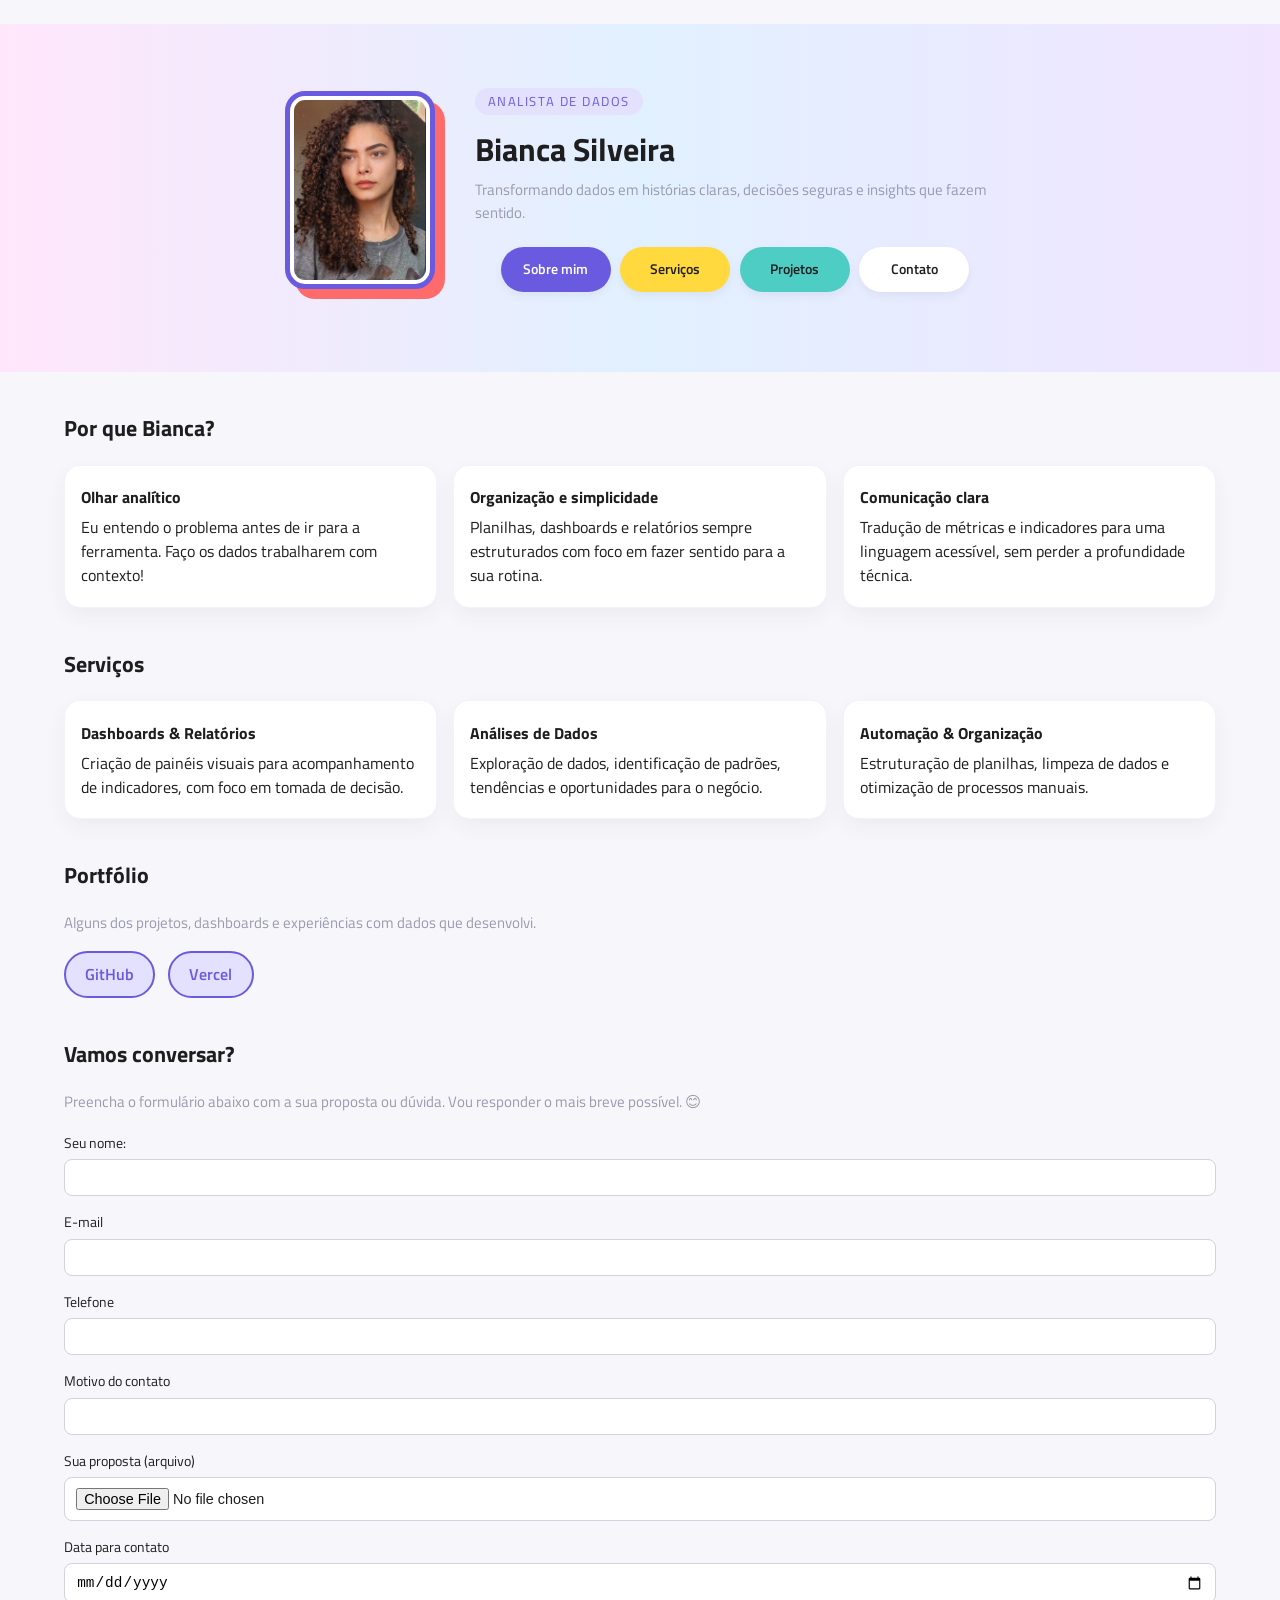
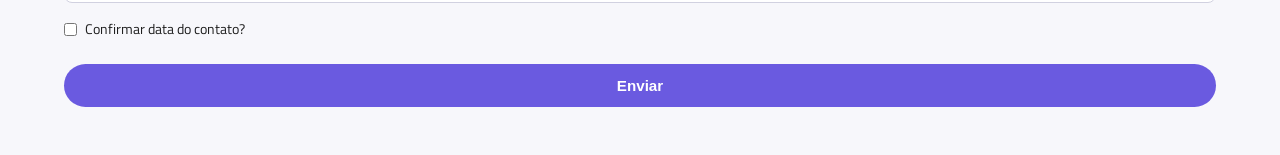
==== index.html @ b987642d "Versão inicial do site pessoal" ====
<!DOCTYPE html>
<html lang="pt-br">
<head>
  <meta charset="UTF-8" />
  <meta name="viewport" content="width=device-width, initial-scale=1.0" />
  <title>Bianca Silveira • Analista de Dados</title>

  <link rel="stylesheet" href="style.css">
</head>
<body>

  <header class="hero">
    <div class="hero-content">

      <img src="Imagens/Foto1.png" alt="Foto de Bianca Silveira" class="foto-sticker" />

      <div class="hero-text">
        <span class="hero-tag">Analista de Dados</span>
        <h1>Bianca Silveira</h1>
        <p class="subtitulo">
          Transformando dados em histórias claras, decisões seguras e insights que fazem sentido.
        </p>

        <div class="hero-bolinhas">
          <a href="#sobre" class="bolinha bolinha-roxa">Sobre mim</a>
          <a href="#servicos" class="bolinha bolinha-amarela">Serviços</a>
          <a href="#projetos" class="bolinha bolinha-verde">Projetos</a>
          <a href="#contato" class="bolinha">Contato</a>
        </div>
      </div>
    </div>
  </header>

<section id="sobre" class="secao secao-sobre">
  <h2>Por que Bianca?</h2>

  <div class="cards cards-sobre">
    <article class="card card-icone">
      <div class="card-icone-img">
      </div>
      <div class="card-icone-texto">
        <h3>Olhar analítico</h3>
        <p>Eu entendo o problema antes de ir para a ferramenta. Faço os dados trabalharem com contexto!</p>
      </div>
    </article>

    <article class="card card-icone">
      <div class="card-icone-img">
      </div>
      <div class="card-icone-texto">
        <h3>Organização e simplicidade</h3>
        <p>Planilhas, dashboards e relatórios sempre estruturados com foco em fazer sentido para a sua rotina.</p>
      </div>
    </article>

    <article class="card card-icone">
      <div class="card-icone-img">
      </div>
      <div class="card-icone-texto">
        <h3>Comunicação clara</h3>
        <p>Tradução de métricas e indicadores para uma linguagem acessível, sem perder a profundidade técnica.</p>
      </div>
    </article>
  </div>
</section>

  <section id="servicos" class="secao secao-servicos">
    <h2>Serviços</h2>

    <div class="cards">
      <article class="card">
        <h3>Dashboards & Relatórios</h3>
        <p>Criação de painéis visuais para acompanhamento de indicadores, com foco em tomada de decisão.</p>
      </article>

      <article class="card">
        <h3>Análises de Dados</h3>
        <p>Exploração de dados, identificação de padrões, tendências e oportunidades para o negócio.</p>
      </article>

      <article class="card">
        <h3>Automação & Organização</h3>
        <p>Estruturação de planilhas, limpeza de dados e otimização de processos manuais.</p>
      </article>
    </div>
  </section>

  <section id="projetos" class="secao secao-portfolio">
    <h2>Portfólio</h2>
    <p class="descricao-portfolio">
      Alguns dos projetos, dashboards e experiências com dados que desenvolvi.
    </p>

    <div class="links-portfolio">
      <a href="#" target="_blank" class="btn-link">
        GitHub
      </a>
      <a href="#" target="_blank" class="btn-link">
        Vercel
      </a>
    </div>
  </section>

  <!-- CONTATO -->
  <section id="contato" class="secao secao-contato">
    <h2>Vamos conversar?</h2>
    <p class="descricao-contato">
      Preencha o formulário abaixo com a sua proposta ou dúvida. Vou responder o mais breve possível. 😊
    </p>

    <!-- Ajuste action/method depois, se usar algum serviço de envio -->
    <form class="form-contato">
      <div class="campo">
        <label for="nome">Seu nome:</label>
        <input type="text" id="nome" name="nome" required />
      </div>

      <div class="campo">
        <label for="email">E-mail</label>
        <input type="email" id="email" name="email" required />
      </div>

      <div class="campo">
        <label for="telefone">Telefone</label>
        <input type="tel" id="telefone" name="telefone" />
      </div>

      <div class="campo">
        <label for="motivo">Motivo do contato</label>
        <input type="text" id="motivo" name="motivo" />
      </div>

      <div class="campo">
        <label for="arquivo">Sua proposta (arquivo)</label>
        <input type="file" id="arquivo" name="arquivo" />
      </div>

      <div class="campo">
        <label for="data">Data para contato</label>
        <input type="date" id="data" name="data" />
      </div>

      <div class="campo campo-checkbox">
        <input type="checkbox" id="confirmar" name="confirmar" />
        <label for="confirmar">Confirmar data do contato?</label>
      </div>

      <button type="submit" class="btn-enviar">Enviar</button>
    </form>
  </section>

  <footer
---- style.css ----
@import url('https://fonts.googleapis.com/css2?family=Titillium+Web:ital,wght@0,200;0,300;0,400;0,600;0,700;0,900;1,200;1,300;1,400;1,600;1,700&display=swap');

:root {
  --cor-fundo: #f7f7fb;
  --roxo: #6a5ae0;
  --coral: #ff6b6b;
  --amarelo: #ffd93d;
  --verde: #4ecdc4;
  --texto: #1e1e1e;
  --cinza-medio: #9a9aaf;
  --branco: #ffffff;
}

* {
  box-sizing: border-box;
  margin: 0;
  padding: 0;
}

body {
  font-family: "Titillium Web", system-ui, -apple-system, BlinkMacSystemFont, "Segoe UI", sans-serif;
  background: var(--cor-fundo);
  color: var(--texto);
  line-height: 1.5;
  padding: 0 1.2rem 2.5rem;
}

.hero {
  position: relative;
  margin: 1.5rem -1.2rem 0;
  padding: 3rem 1.5rem 4rem;
  background: linear-gradient(90deg, #ffe6fb, #e1f0ff, #f1e5ff);
  overflow: hidden;
}

.hero-content {
  display: flex;
  flex-direction: column;
  align-items: center;
  gap: 1.5rem;
}

.foto-sticker {
  width: 150px;
  border-radius: 20px;
  border: 5px solid var(--roxo);
  padding: 4px;
  background: var(--branco);
  box-shadow: 10px 10px 0 var(--coral);
}

.hero-text {
  text-align: center;
  max-width: 520px;
}

.hero-tag {
  display: inline-block;
  font-size: 0.8rem;
  text-transform: uppercase;
  letter-spacing: 0.12em;
  color: var(--roxo);
  background: #e4e0ff;
  padding: 0.25rem 0.8rem;
  border-radius: 999px;
  margin-bottom: 0.6rem;
}

.hero h1 {
  font-size: 2rem;
  margin-bottom: 0.4rem;
}

.subtitulo {
  font-size: 0.95rem;
  color: var(--cinza-medio);
  margin-bottom: 1.4rem;
}

.hero-bolinhas {
  display: flex;
  flex-wrap: wrap;
  justify-content: center;
  gap: 0.6rem;
}

.bolinha {
  display: inline-flex;
  align-items: center;
  justify-content: center;
  min-width: 110px;
  padding: 0.6rem 1rem;
  border-radius: 999px;
  font-size: 0.9rem;
  font-weight: 600;
  text-decoration: none;
  color: var(--texto);
  background: var(--branco);
  border: 2px solid transparent;
  box-shadow: 0 4px 10px rgba(0,0,0,0.05);
}

.bolinha-roxa {
  background: var(--roxo);
  color: var(--branco);
}

.bolinha-amarela {
  background: var(--amarelo);
}

.bolinha-verde {
  background: var(--verde);
}

.sticker {
  position: absolute;
  width: 80px;             
  opacity: 0.9;
  pointer-events: none;
}

.sticker-lampada {
  top: 20px;
  left: 20px;
}

.sticker-lupa {
  top: 50%;
  right: 24px;
  transform: translateY(-50%);
}

.sticker-pc {
  top: 30px;
  right: 90px;
}

.sticker-smile {
  bottom: 25px;
  left: 30px;
}

.secao {
  padding: 2.5rem 0 0;
}

.secao h2 {
  font-size: 1.4rem;
  margin-bottom: 1.2rem;
}

.cards {
  display: flex;
  flex-direction: column;
  gap: 1rem;
}

.card {
  background: var(--branco);
  border-radius: 16px;
  padding: 1.2rem 1rem;
  box-shadow: 0 8px 20px rgba(18, 18, 67, 0.05);
  border: 1px solid rgba(106, 90, 224, 0.08);
}

.card h3 {
  font-size: 1rem;
  margin-bottom: 0.4rem;
}

.descricao-portfolio {
  font-size: 0.95rem;
  color: var(--cinza-medio);
  margin-bottom: 1rem;
}

.links-portfolio {
  display: flex;
  flex-wrap: wrap;
  gap: 0.8rem;
}

.btn-link {
  display: inline-flex;
  align-items: center;
  justify-content: center;
  padding: 0.6rem 1.2rem;
  border-radius: 999px;
  border: 2px solid var(--roxo);
  color: var(--roxo);
  text-decoration: none;
  font-weight: 600;
  background: #e4e0ff;
}

.descricao-contato {
  font-size: 0.95rem;
  color: var(--cinza-medio);
  margin-bottom: 1.2rem;
}

.form-contato {
  display: flex;
  flex-direction: column;
  gap: 1rem;
}

.campo {
  display: flex;
  flex-direction: column;
  gap: 0.3rem;
}

.campo label {
  font-size: 0.9rem;
}

.campo input[type="text"],
.campo input[type="email"],
.campo input[type="tel"],
.campo input[type="date"],
.campo input[type="file"] {
  padding: 0.6rem 0.7rem;
  border-radius: 8px;
  border: 1px solid #d1d1e0;
  font-size: 0.9rem;
  background: var(--branco);
}

.campo-checkbox {
  flex-direction: row;
  align-items: center;
  gap: 0.5rem;
}

.btn-enviar {
  margin-top: 0.5rem;
  padding: 0.8rem 1.2rem;
  border-radius: 999px;
  border: none;
  background: var(--roxo);
  color: var(--branco);
  font-weight: 600;
  font-size: 0.95rem;
}

.rodape {
  margin-top: 2.5rem;
  font-size: 0.8rem;
  color: var(--cinza-medio);
  text-align: center;
}

@media (min-width: 768px) {
  body {
    padding: 0 4rem 3rem;
  }

  .hero {
    margin: 1.5rem -4rem 0;
    padding: 4rem 4rem 5rem;
  }

  .hero-content {
    flex-direction: row;
    align-items: center;
    justify-content: center;
    gap: 2.5rem;
  }

  .hero-text {
    text-align: left;
  }

  .cards {
    flex-direction: row;
  }

  .card {
    flex: 1;
  }
}
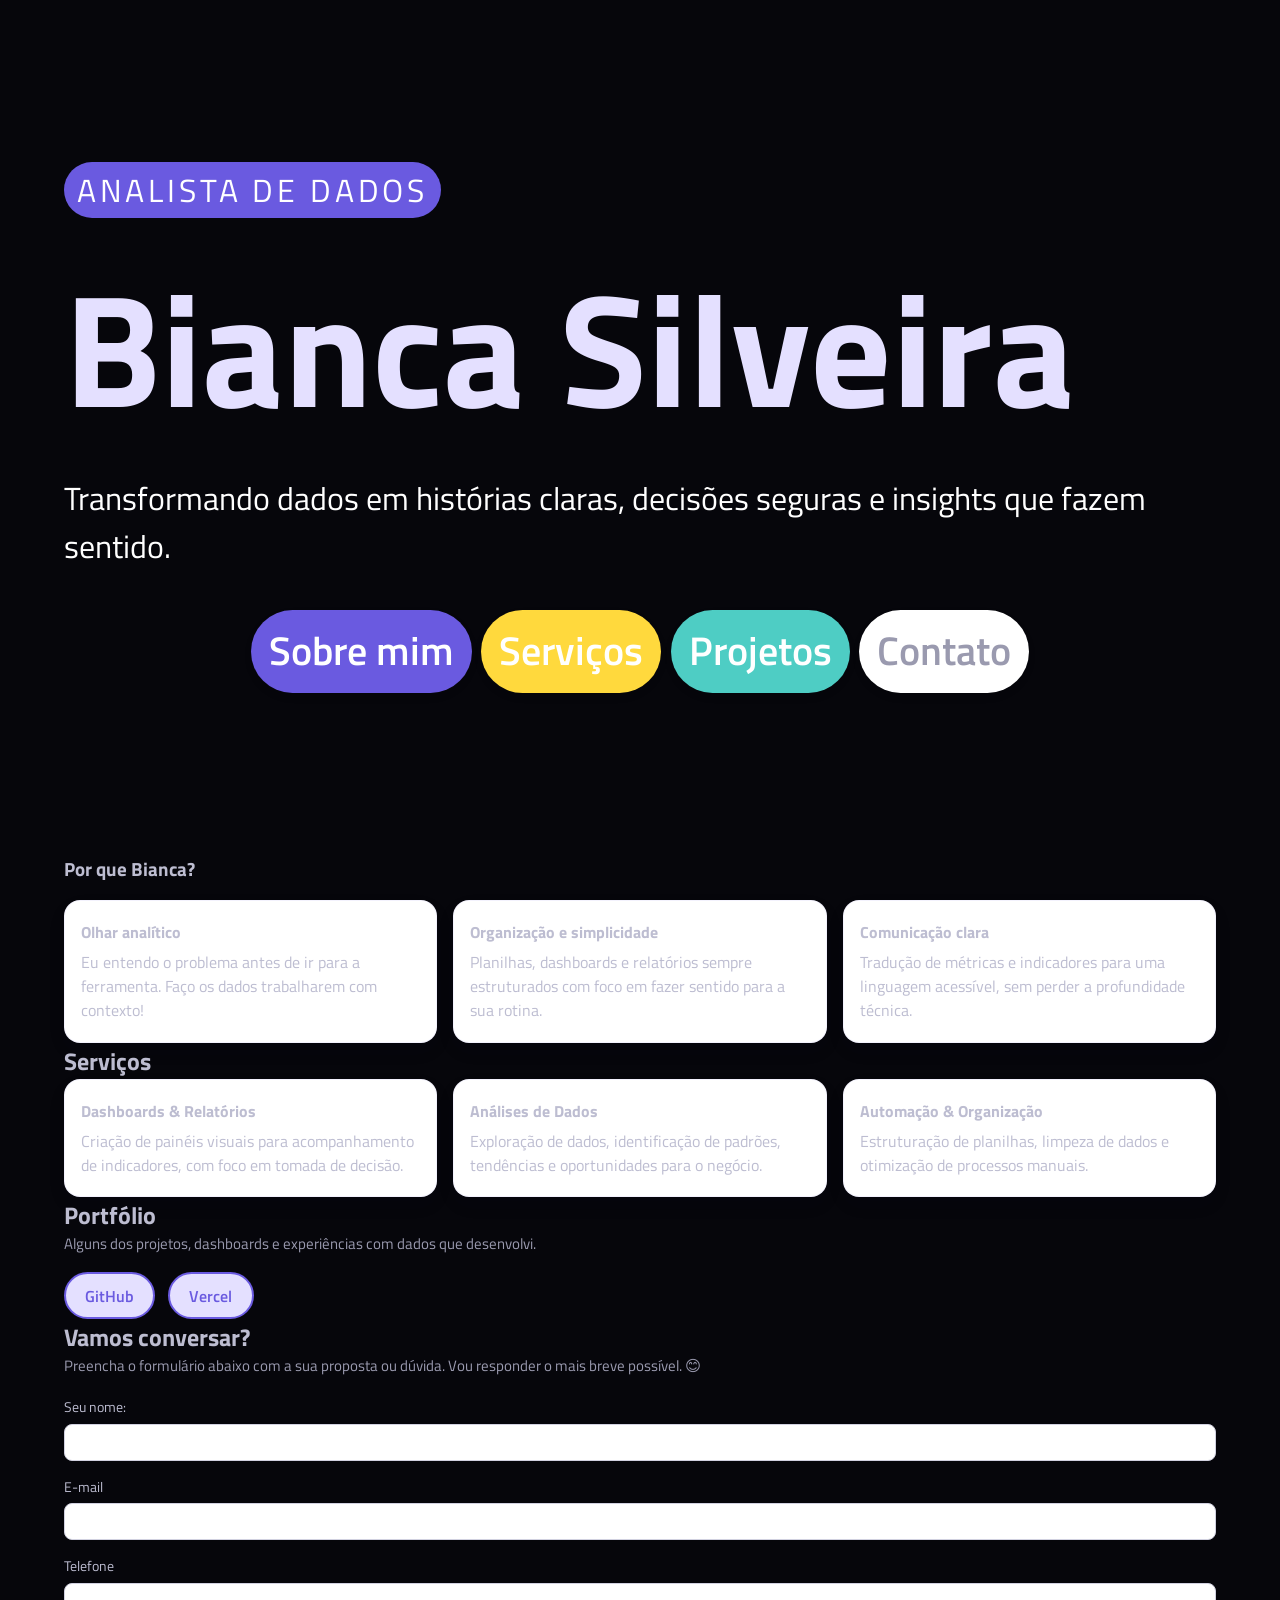
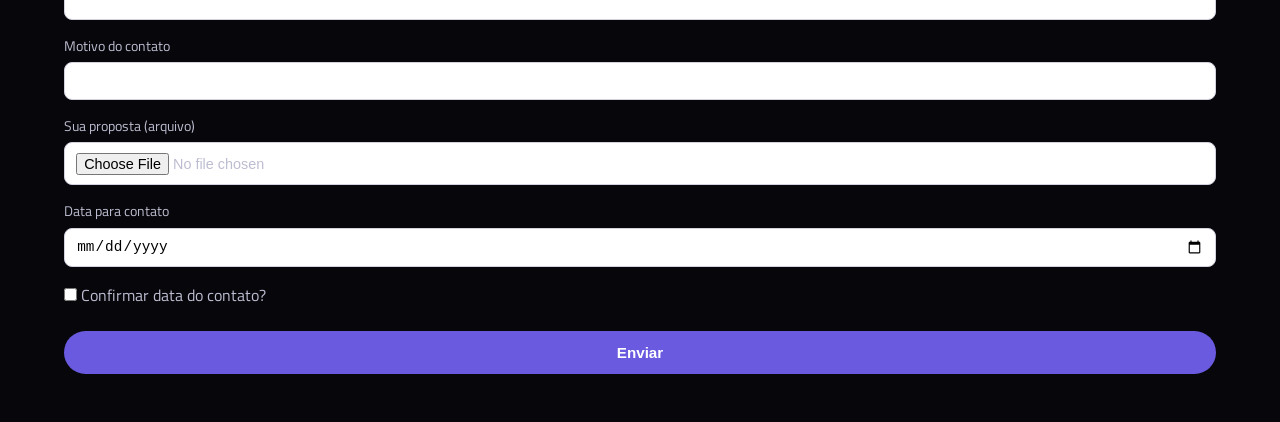
==== commit c05d3afa: "Remover imagens não utilizadas e atualizar o layout do site" ====
--- a/index.html
+++ b/index.html
@@ -9,53 +9,45 @@
 </head>
 <body>
 
-  <header class="hero">
-    <div class="hero-content">
-
-      <img src="Imagens/Foto1.png" alt="Foto de Bianca Silveira" class="foto-sticker" />
-
-      <div class="hero-text">
-        <span class="hero-tag">Analista de Dados</span>
+  <header class="topo">
+    <div class="topo-conteiner">
+    <div class="topo-cabeçalho">
+    <span class="topo-tag">Analista de Dados</span>
         <h1>Bianca Silveira</h1>
         <p class="subtitulo">
           Transformando dados em histórias claras, decisões seguras e insights que fazem sentido.
         </p>
 
-        <div class="hero-bolinhas">
-          <a href="#sobre" class="bolinha bolinha-roxa">Sobre mim</a>
-          <a href="#servicos" class="bolinha bolinha-amarela">Serviços</a>
-          <a href="#projetos" class="bolinha bolinha-verde">Projetos</a>
-          <a href="#contato" class="bolinha">Contato</a>
+        <div class="topo-sobre">
+          <a href="#sobre" class="bola bola-roxo">Sobre mim</a>
+          <a href="#servicos" class="bola bola-amarela">Serviços</a>
+          <a href="#projetos" class="bola bola-verde">Projetos</a>
+          <a href="#contato" class="bola">Contato</a>
         </div>
       </div>
     </div>
   </header>
 
-<section id="sobre" class="secao secao-sobre">
+<section id="sobre" class="secao-sobre">
+  <div class="titulo-imagem">
   <h2>Por que Bianca?</h2>
-
+  </div>
   <div class="cards cards-sobre">
-    <article class="card card-icone">
-      <div class="card-icone-img">
-      </div>
+    <article class="card cards-icone">
       <div class="card-icone-texto">
         <h3>Olhar analítico</h3>
         <p>Eu entendo o problema antes de ir para a ferramenta. Faço os dados trabalharem com contexto!</p>
       </div>
     </article>
 
-    <article class="card card-icone">
-      <div class="card-icone-img">
-      </div>
+    <article class="card cards-icone">
       <div class="card-icone-texto">
         <h3>Organização e simplicidade</h3>
         <p>Planilhas, dashboards e relatórios sempre estruturados com foco em fazer sentido para a sua rotina.</p>
       </div>
     </article>
 
-    <article class="card card-icone">
-      <div class="card-icone-img">
-      </div>
+    <article class="card cards-icone">
       <div class="card-icone-texto">
         <h3>Comunicação clara</h3>
         <p>Tradução de métricas e indicadores para uma linguagem acessível, sem perder a profundidade técnica.</p>
@@ -64,7 +56,7 @@
   </div>
 </section>
 
-  <section id="servicos" class="secao secao-servicos">
+  <section id="servicos" class="secao-servicos">
     <h2>Serviços</h2>
 
     <div class="cards">
@@ -85,7 +77,7 @@
     </div>
   </section>
 
-  <section id="projetos" class="secao secao-portfolio">
+  <section id="projetos" class="secao-portfolio">
     <h2>Portfólio</h2>
     <p class="descricao-portfolio">
       Alguns dos projetos, dashboards e experiências com dados que desenvolvi.
@@ -101,14 +93,12 @@
     </div>
   </section>
 
-  <!-- CONTATO -->
-  <section id="contato" class="secao secao-contato">
+  <section id="contato" class="secao-contato">
     <h2>Vamos conversar?</h2>
     <p class="descricao-contato">
       Preencha o formulário abaixo com a sua proposta ou dúvida. Vou responder o mais breve possível. 😊
     </p>
 
-    <!-- Ajuste action/method depois, se usar algum serviço de envio -->
     <form class="form-contato">
       <div class="campo">
         <label for="nome">Seu nome:</label>
@@ -140,7 +130,7 @@
         <input type="date" id="data" name="data" />
       </div>
 
-      <div class="campo campo-checkbox">
+      <div class="campo-checkbox">
         <input type="checkbox" id="confirmar" name="confirmar" />
         <label for="confirmar">Confirmar data do contato?</label>
       </div>
@@ -149,4 +139,4 @@
     </form>
   </section>
 
-  <footer+</body>
--- a/style.css
+++ b/style.css
@@ -1,12 +1,12 @@
 @import url('https://fonts.googleapis.com/css2?family=Titillium+Web:ital,wght@0,200;0,300;0,400;0,600;0,700;0,900;1,200;1,300;1,400;1,600;1,700&display=swap');
 
 :root {
-  --cor-fundo: #f7f7fb;
+  --cor-fundo: #06060b;
   --roxo: #6a5ae0;
   --coral: #ff6b6b;
   --amarelo: #ffd93d;
   --verde: #4ecdc4;
-  --texto: #1e1e1e;
+  --texto: #bdbdd1;
   --cinza-medio: #9a9aaf;
   --branco: #ffffff;
 }
@@ -25,135 +25,104 @@
   padding: 0 1.2rem 2.5rem;
 }
 
-.hero {
-  position: relative;
-  margin: 1.5rem -1.2rem 0;
-  padding: 3rem 1.5rem 4rem;
-  background: linear-gradient(90deg, #ffe6fb, #e1f0ff, #f1e5ff);
-  overflow: hidden;
-}
-
-.hero-content {
+.topo {
+  height: 95vh; 
+  background-image: url("https://i.pinimg.com/originals/69/a8/17/69a817b35b7328a2cbea46510c323823.gif");
+  background-size: cover;    
+  background-position: center;
+  background-repeat: no-repeat;
+  display: flex;
+  align-items: center;
+  justify-content: center;
+}
+
+.topo-conteiner {
   display: flex;
   flex-direction: column;
   align-items: center;
   gap: 1.5rem;
 }
 
-.foto-sticker {
-  width: 150px;
-  border-radius: 20px;
-  border: 5px solid var(--roxo);
-  padding: 4px;
-  background: var(--branco);
-  box-shadow: 10px 10px 0 var(--coral);
-}
-
-.hero-text {
-  text-align: center;
-  max-width: 520px;
-}
-
-.hero-tag {
+.topo-tag {
   display: inline-block;
-  font-size: 0.8rem;
+  font-size: 2rem;
   text-transform: uppercase;
   letter-spacing: 0.12em;
-  color: var(--roxo);
-  background: #e4e0ff;
+  color:var(--branco);
+  background: var(--roxo);
   padding: 0.25rem 0.8rem;
   border-radius: 999px;
   margin-bottom: 0.6rem;
 }
 
-.hero h1 {
+.topo h1 {
+  font-size: 10rem;
+  margin-bottom: 0.4rem;
+  color: #e4e0ff;
+ font-family:Titillium+Web;
+}
+
+.subtitulo {
   font-size: 2rem;
-  margin-bottom: 0.4rem;
-}
-
-.subtitulo {
-  font-size: 0.95rem;
-  color: var(--cinza-medio);
+  color: var(--branco);
   margin-bottom: 1.4rem;
 }
 
-.hero-bolinhas {
+.topo-sobre {
   display: flex;
   flex-wrap: wrap;
   justify-content: center;
   gap: 0.6rem;
-}
-
-.bolinha {
+  margin-top: 2.5rem;
+}
+
+.bola {
   display: inline-flex;
   align-items: center;
   justify-content: center;
   min-width: 110px;
   padding: 0.6rem 1rem;
   border-radius: 999px;
-  font-size: 0.9rem;
+  font-size: 2.5rem;
   font-weight: 600;
   text-decoration: none;
-  color: var(--texto);
+  color: var(--cinza-medio);
   background: var(--branco);
   border: 2px solid transparent;
   box-shadow: 0 4px 10px rgba(0,0,0,0.05);
 }
 
-.bolinha-roxa {
+.bola-roxo {
   background: var(--roxo);
   color: var(--branco);
 }
 
-.bolinha-amarela {
+.bola-amarela {
   background: var(--amarelo);
-}
-
-.bolinha-verde {
+  color: var(--branco);
+}
+
+.bola-verde {
   background: var(--verde);
-}
-
-.sticker {
-  position: absolute;
-  width: 80px;             
-  opacity: 0.9;
-  pointer-events: none;
-}
-
-.sticker-lampada {
-  top: 20px;
-  left: 20px;
-}
-
-.sticker-lupa {
-  top: 50%;
-  right: 24px;
-  transform: translateY(-50%);
-}
-
-.sticker-pc {
-  top: 30px;
-  right: 90px;
-}
-
-.sticker-smile {
-  bottom: 25px;
-  left: 30px;
-}
-
-.secao {
-  padding: 2.5rem 0 0;
-}
-
-.secao h2 {
-  font-size: 1.4rem;
-  margin-bottom: 1.2rem;
+    color: var(--branco);
 }
 
 .cards {
   display: flex;
   flex-direction: column;
   gap: 1rem;
+}
+
+.titulo-imagem{
+  display: flex;
+  align-items: center;
+  gap: 8px;
+  margin-bottom: 1rem;
+}
+
+.titulo-imagem h2 {
+  margin: 0;
+  font-size: 1.2rem;
 }
 
 .card {
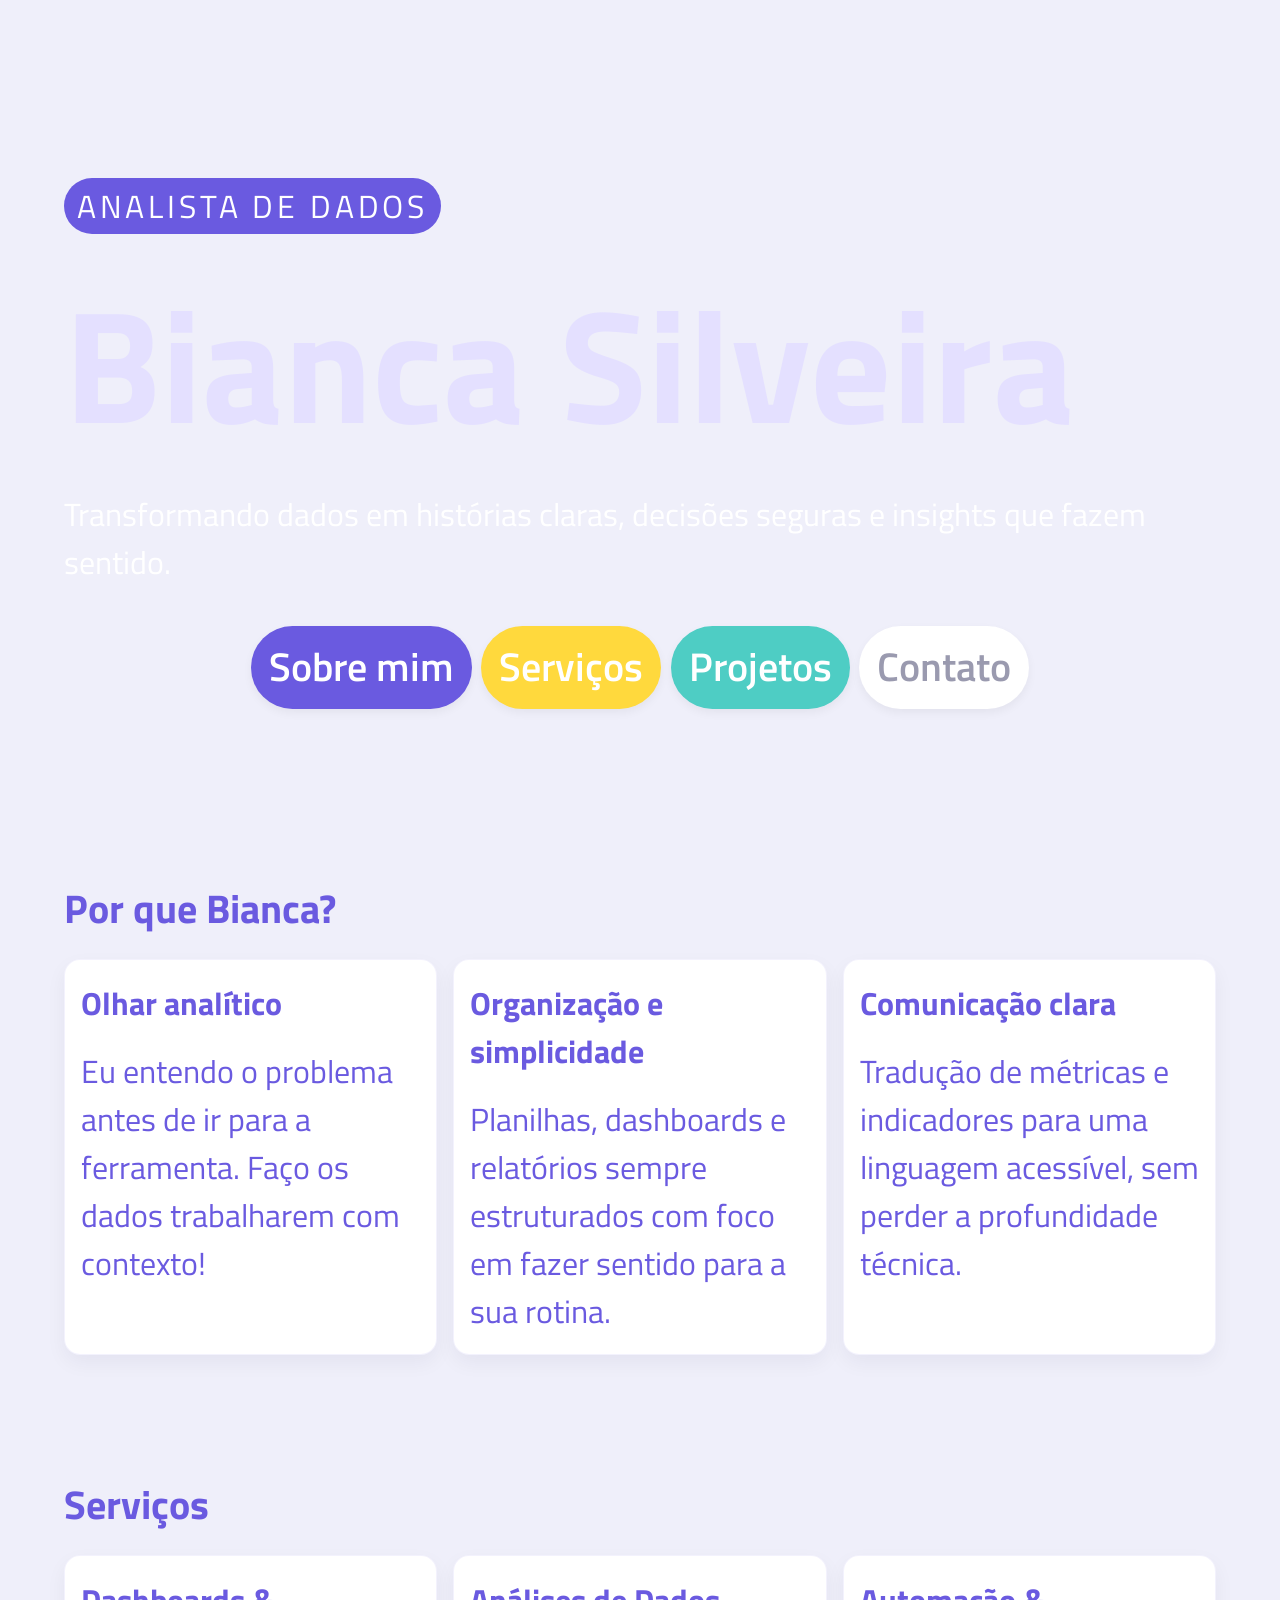
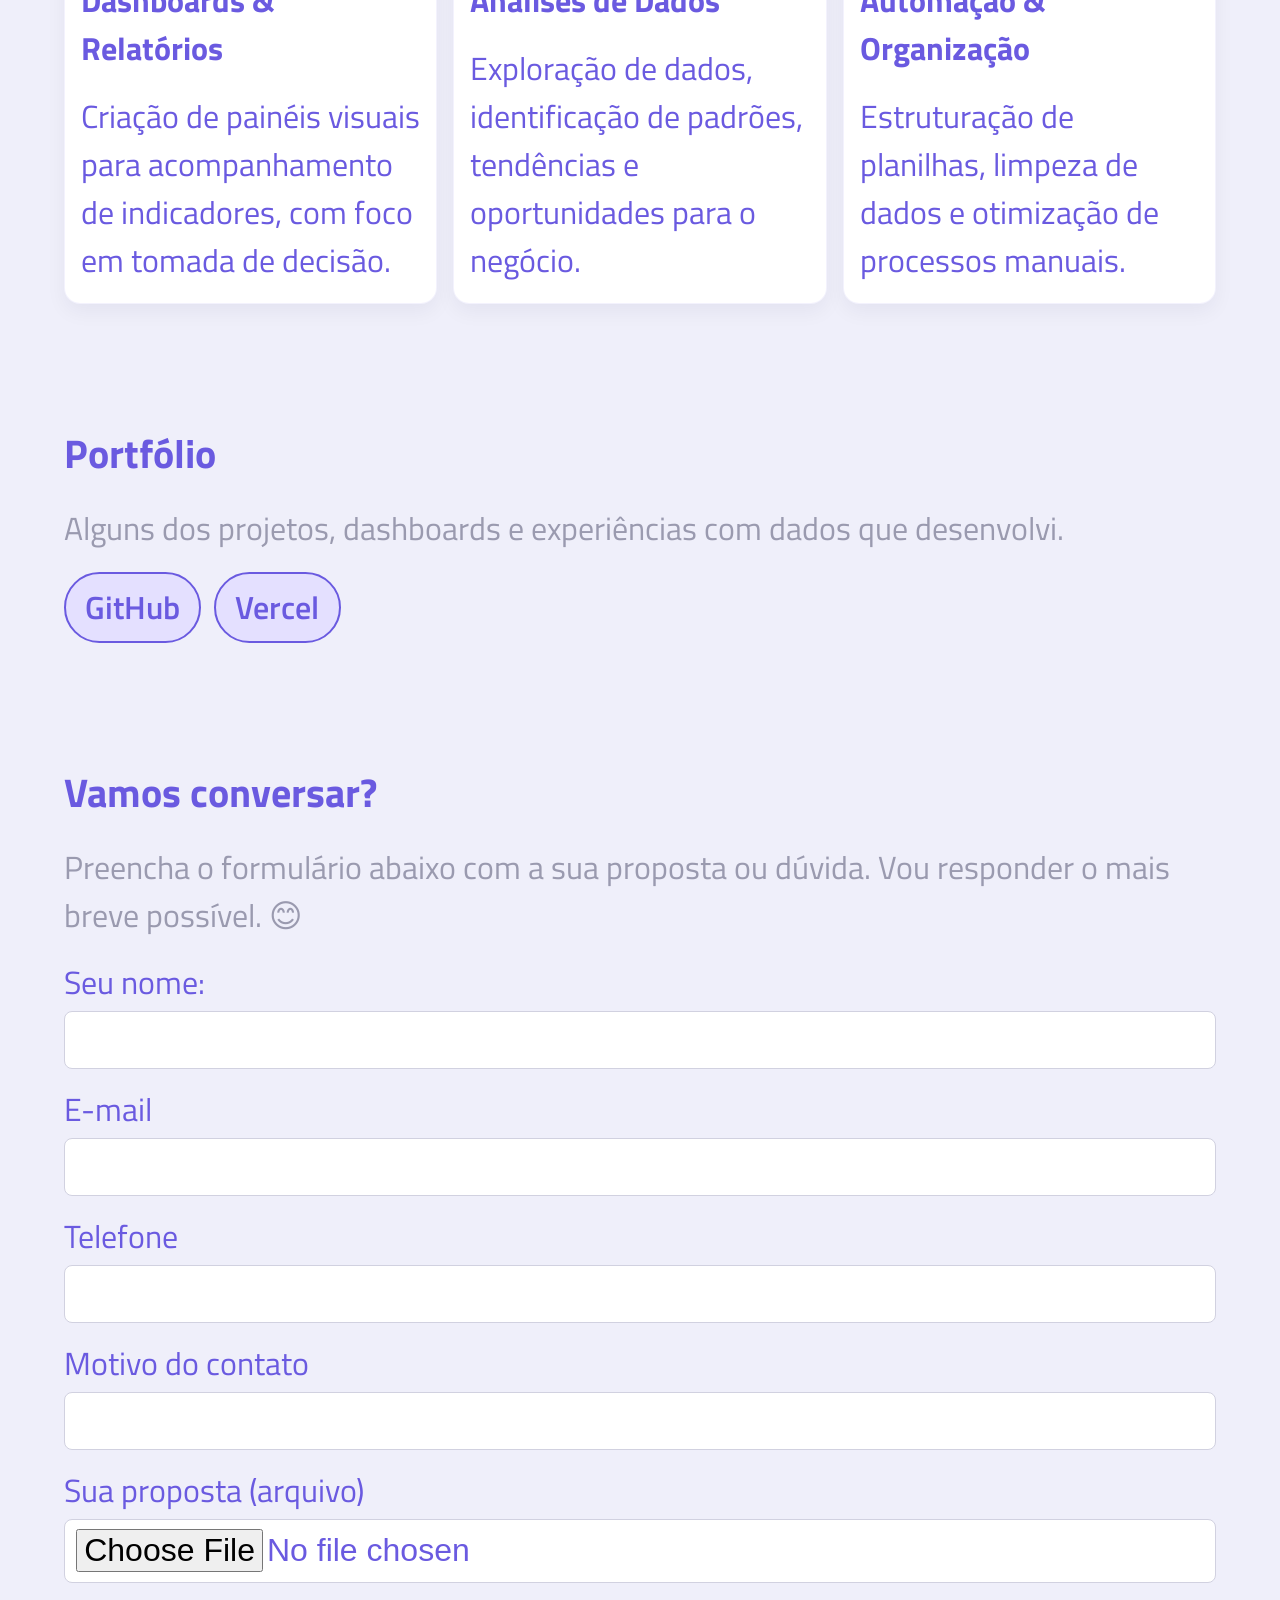
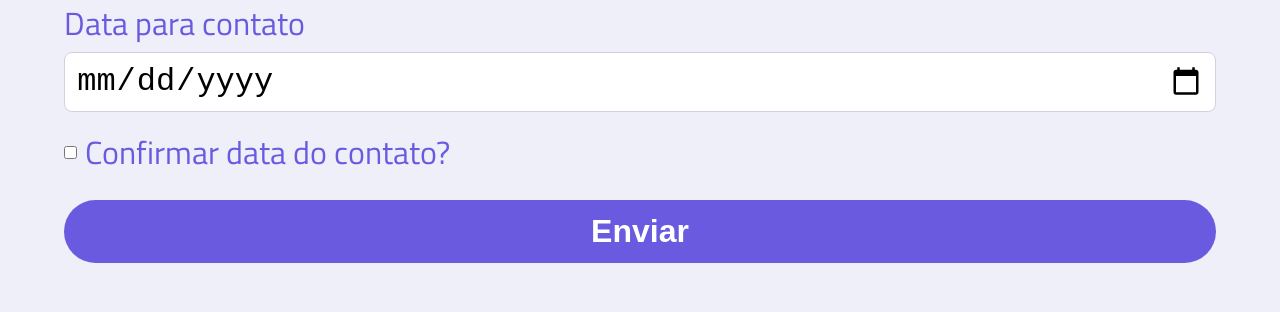
==== commit d11a27b0: "Commit 3" ====
--- a/index.html
+++ b/index.html
@@ -28,6 +28,7 @@
     </div>
   </header>
 
+  <main>
 <section id="sobre" class="secao-sobre">
   <div class="titulo-imagem">
   <h2>Por que Bianca?</h2>
@@ -84,10 +85,10 @@
     </p>
 
     <div class="links-portfolio">
-      <a href="#" target="_blank" class="btn-link">
+      <a href="https://github.com/BihSilver/" target="_blank" class="btn-link">
         GitHub
       </a>
-      <a href="#" target="_blank" class="btn-link">
+      <a href="https://vercel.com/bihsilvers-projects" target="_blank" class="btn-link">
         Vercel
       </a>
     </div>
@@ -130,7 +131,7 @@
         <input type="date" id="data" name="data" />
       </div>
 
-      <div class="campo-checkbox">
+      <div class="campo campo-checkbox">
         <input type="checkbox" id="confirmar" name="confirmar" />
         <label for="confirmar">Confirmar data do contato?</label>
       </div>
@@ -138,5 +139,6 @@
       <button type="submit" class="btn-enviar">Enviar</button>
     </form>
   </section>
+</main>
 
 </body>
--- a/style.css
+++ b/style.css
@@ -1,12 +1,12 @@
 @import url('https://fonts.googleapis.com/css2?family=Titillium+Web:ital,wght@0,200;0,300;0,400;0,600;0,700;0,900;1,200;1,300;1,400;1,600;1,700&display=swap');
 
 :root {
-  --cor-fundo: #06060b;
+  --cor-fundo: #efeffa;
   --roxo: #6a5ae0;
   --coral: #ff6b6b;
   --amarelo: #ffd93d;
   --verde: #4ecdc4;
-  --texto: #bdbdd1;
+  --texto: #6a5ae0;
   --cinza-medio: #9a9aaf;
   --branco: #ffffff;
 }
@@ -40,7 +40,6 @@
   display: flex;
   flex-direction: column;
   align-items: center;
-  gap: 1.5rem;
 }
 
 .topo-tag {
@@ -111,18 +110,20 @@
   display: flex;
   flex-direction: column;
   gap: 1rem;
+  font-size: 2.0rem;
+  margin-bottom: 100px;
 }
 
 .titulo-imagem{
   display: flex;
   align-items: center;
   gap: 8px;
-  margin-bottom: 1rem;
-}
-
-.titulo-imagem h2 {
+}
+
+h2 {
   margin: 0;
-  font-size: 1.2rem;
+  font-size: 2.5rem;
+  margin-bottom: 20px;
 }
 
 .card {
@@ -131,23 +132,26 @@
   padding: 1.2rem 1rem;
   box-shadow: 0 8px 20px rgba(18, 18, 67, 0.05);
   border: 1px solid rgba(106, 90, 224, 0.08);
+ margin-bottom: 20px;
+
 }
 
 .card h3 {
-  font-size: 1rem;
-  margin-bottom: 0.4rem;
+  font-size: 2rem;
+  margin-bottom: 20px;
 }
 
 .descricao-portfolio {
-  font-size: 0.95rem;
+  font-size: 2rem;
   color: var(--cinza-medio);
-  margin-bottom: 1rem;
+  margin-bottom: 20px;
 }
 
 .links-portfolio {
   display: flex;
   flex-wrap: wrap;
   gap: 0.8rem;
+  font-size: 2rem;
 }
 
 .btn-link {
@@ -161,10 +165,11 @@
   text-decoration: none;
   font-weight: 600;
   background: #e4e0ff;
+  margin-bottom: 120px;
 }
 
 .descricao-contato {
-  font-size: 0.95rem;
+  font-size: 2rem;
   color: var(--cinza-medio);
   margin-bottom: 1.2rem;
 }
@@ -182,7 +187,7 @@
 }
 
 .campo label {
-  font-size: 0.9rem;
+  font-size: 2rem;
 }
 
 .campo input[type="text"],
@@ -193,7 +198,7 @@
   padding: 0.6rem 0.7rem;
   border-radius: 8px;
   border: 1px solid #d1d1e0;
-  font-size: 0.9rem;
+  font-size: 2rem;
   background: var(--branco);
 }
 
@@ -211,14 +216,7 @@
   background: var(--roxo);
   color: var(--branco);
   font-weight: 600;
-  font-size: 0.95rem;
-}
-
-.rodape {
-  margin-top: 2.5rem;
-  font-size: 0.8rem;
-  color: var(--cinza-medio);
-  text-align: center;
+  font-size: 2rem;
 }
 
 @media (min-width: 768px) {
@@ -226,19 +224,19 @@
     padding: 0 4rem 3rem;
   }
 
-  .hero {
+  .topo {
     margin: 1.5rem -4rem 0;
     padding: 4rem 4rem 5rem;
   }
 
-  .hero-content {
+  .topo-conteiner {
     flex-direction: row;
     align-items: center;
     justify-content: center;
     gap: 2.5rem;
   }
 
-  .hero-text {
+  .topo-sobre {
     text-align: left;
   }
 
